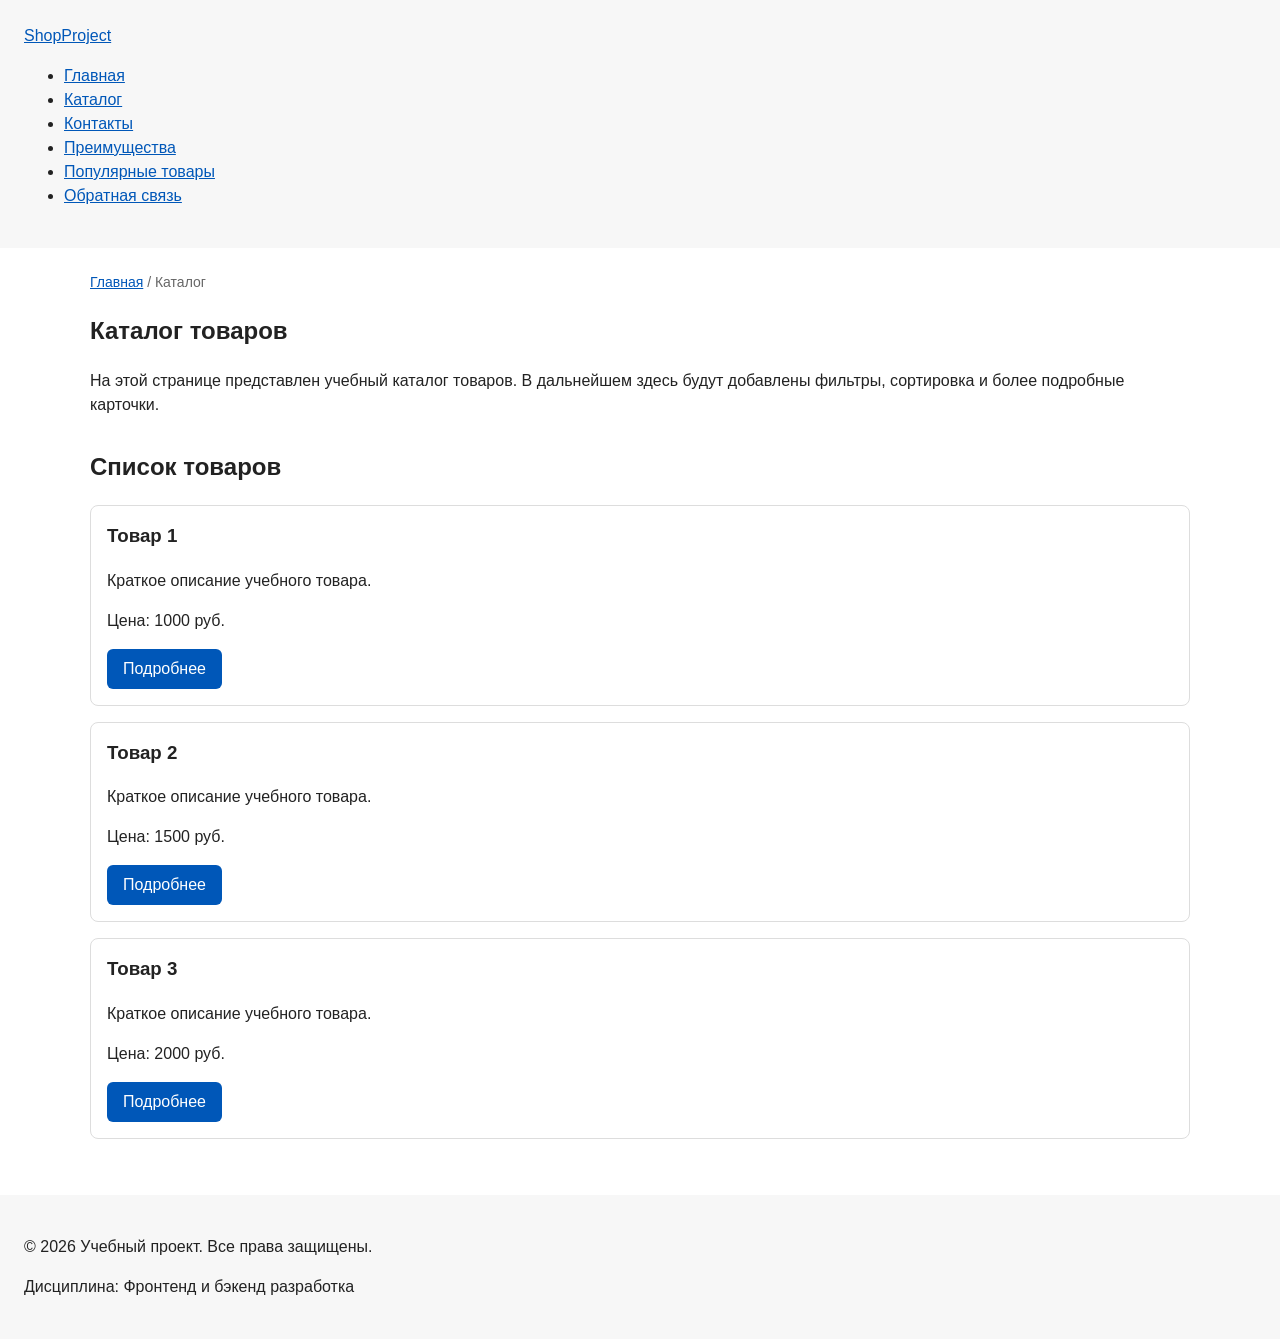
==== catalog.html @ 086d1d5c "feat: add multi-page structure navigation and anchors" ====
<!DOCTYPE html>
<html lang="ru">
<head>
  <meta charset="UTF-8">
  <meta name="viewport" content="width=device-width, initial-scale=1.0">
  <meta name="description" content="Каталог товаров учебного интернет-магазина.">
  <title>Каталог товаров — Учебный интернет-магазин</title>
  <link rel="stylesheet" href="css/style.css">
</head>
<body>
  <header>
    <div class="site-header">
      <a class="site-logo" href="index.html">ShopProject</a>

      <nav class="site-nav" aria-label="Основная навигация">
        <ul class="site-nav__list">
          <li><a href="index.html">Главная</a></li>
          <li><a href="catalog.html">Каталог</a></li>
          <li><a href="contacts.html">Контакты</a></li>
          <li><a href="index.html#advantages">Преимущества</a></li>
          <li><a href="index.html#popular">Популярные товары</a></li>
          <li><a href="index.html#contacts">Обратная связь</a></li>
        </ul>
      </nav>
    </div>
  </header>

  <main>
    <nav class="breadcrumbs" aria-label="Хлебные крошки">
      <a href="index.html">Главная</a>
      <span>Каталог</span>
    </nav>

    <section class="section">
      <h1>Каталог товаров</h1>
      <p>
        На этой странице представлен учебный каталог товаров.
        В дальнейшем здесь будут добавлены фильтры, сортировка и более
        подробные карточки.
      </p>
    </section>

    <section class="section">
      <h2>Список товаров</h2>

      <article class="product-card">
        <h3>Товар 1</h3>
        <p>Краткое описание учебного товара.</p>
        <p>Цена: 1000 руб.</p>
        <a class="button" href="index.html#popular">Подробнее</a>
      </article>

      <article class="product-card">
        <h3>Товар 2</h3>
        <p>Краткое описание учебного товара.</p>
        <p>Цена: 1500 руб.</p>
        <a class="button" href="index.html#popular">Подробнее</a>
      </article>

      <article class="product-card">
        <h3>Товар 3</h3>
        <p>Краткое описание учебного товара.</p>
        <p>Цена: 2000 руб.</p>
        <a class="button" href="index.html#popular">Подробнее</a>
      </article>
    </section>
  </main>

  <footer>
    <p>&copy; 2026 Учебный проект. Все права защищены.</p>
    <p>Дисциплина: Фронтенд и бэкенд разработка</p>
  </footer>
</body>
</html>
---- css/style.css ----
/* ===============================
   1. Переменные проекта
   =============================== */

:root {
  /* Основные цвета проекта */
  --color-bg: #ffffff;
  --color-text: #222222;
  --color-muted: #666666;
  --color-primary: #0057b8;
  --color-primary-dark: #003f86;
  --color-border: #dddddd;
  --color-surface: #f7f7f7;
  --color-surface-accent: #eef5ff;
  --color-danger: #b00020;
  --color-success: #168a2f;
  --color-success-bg: #eefaf0;
  --color-white: #ffffff;

  /* Отступы */
  --space-xs: 4px;
  --space-sm: 8px;
  --space-md: 16px;
  --space-lg: 24px;
  --space-xl: 32px;

  /* Скругления */
  --radius-sm: 6px;
  --radius-md: 8px;
  --radius-lg: 12px;

  /* Размеры */
  --container-width: 1100px;
}

/* ===============================
   2. Базовые стили
   =============================== */

* {
  box-sizing: border-box;
}

body {
  margin: 0;
  font-family: Arial, sans-serif;
  line-height: 1.5;
  color: var(--color-text);
  background-color: var(--color-bg);
}

header,
main,
footer {
  padding: var(--space-lg);
}

header {
  background-color: var(--color-surface);
}

footer {
  background-color: var(--color-surface);
}


/* ===============================
   3. Общие элементы интерфейса
   =============================== */

a {
  color: var(--color-primary);
}

a:hover {
  color: var(--color-primary-dark);
}

a:focus-visible {
  outline: 2px solid var(--color-primary);
  outline-offset: 3px;
}

.button {
  display: inline-block;
  padding: var(--space-sm) var(--space-md);
  color: var(--color-white);
  background-color: var(--color-primary);
  text-decoration: none;
  border: none;
  border-radius: var(--radius-sm);
  cursor: pointer;
}

.button:hover {
  background-color: var(--color-primary-dark);
}

.button:focus-visible {
  outline: 2px solid var(--color-primary);
  outline-offset: 3px;
}

.button:disabled {
  opacity: 0.6;
  cursor: not-allowed;
}

/* ===============================
   4. Компоненты страницы
   =============================== */

.hero {
  max-width: var(--container-width);
  margin: 0 auto var(--space-xl);
  padding: var(--space-xl) var(--space-lg);
  background-color: var(--color-surface-accent);
  border-radius: var(--radius-lg);
}

.section {
  max-width: var(--container-width);
  margin: 0 auto var(--space-xl);
}

.section h2 {
  margin-top: 0;
}

.product-card {
  margin-bottom: var(--space-md);
  padding: var(--space-md);
  border: 1px solid var(--color-border);
  border-radius: var(--radius-md);
  background-color: var(--color-bg);
}

.product-card:hover {
  border-color: var(--color-primary);
}

.product-card h3 {
  margin-top: 0;
}

.aside-info {
  max-width: var(--container-width);
  margin: 0 auto var(--space-xl);
  padding: var(--space-md);
  border-left: 4px solid var(--color-primary);
  background-color: var(--color-surface);
}


/* ===============================
   5. Форма и модальное окно
   =============================== */

.order-dialog {
  width: min(100% - 32px, 560px);
  padding: var(--space-lg);
  border: none;
  border-radius: var(--radius-lg);
}

.order-dialog::backdrop {
  background-color: rgba(0, 0, 0, 0.5);
}

.form-field {
  margin-bottom: var(--space-md);
}

.form-field label {
  display: block;
  margin-bottom: var(--space-xs);
}

.form-field input,
.form-field select,
.form-field textarea {
  width: 100%;
  padding: 10px 12px;
  border: 1px solid var(--color-border);
  border-radius: var(--radius-sm);
  font: inherit;
}

.form-field input[type="checkbox"] {
  width: auto;
}

.form-field small {
  display: block;
  margin-top: var(--space-xs);
  color: var(--color-muted);
}

.form-field input:hover,
.form-field select:hover,
.form-field textarea:hover {
  border-color: var(--color-primary);
}

.form-field input:focus-visible,
.form-field select:focus-visible,
.form-field textarea:focus-visible,
.form-actions button:focus-visible {
  outline: 2px solid var(--color-primary);
  outline-offset: 3px;
}

[aria-invalid="true"] {
  border-color: var(--color-danger);
}

.success-message {
  max-width: var(--container-width);
  margin: var(--space-lg) auto;
  padding: var(--space-md);
  border-left: 4px solid var(--color-success);
  background-color: var(--color-success-bg);
}

.breadcrumbs {
  max-width: var(--container-width);
  margin: 0 auto var(--space-md);
  font-size: 14px;
  color: var(--color-muted);
}

.breadcrumbs a {
  color: var(--color-primary);
}

.breadcrumbs span::before {
  content: " / ";
  color: var(--color-muted);
}

html {
  scroll-behavior: smooth;
}

:target {
  outline: 2px dashed var(--color-primary);
  outline-offset: 4px;
}
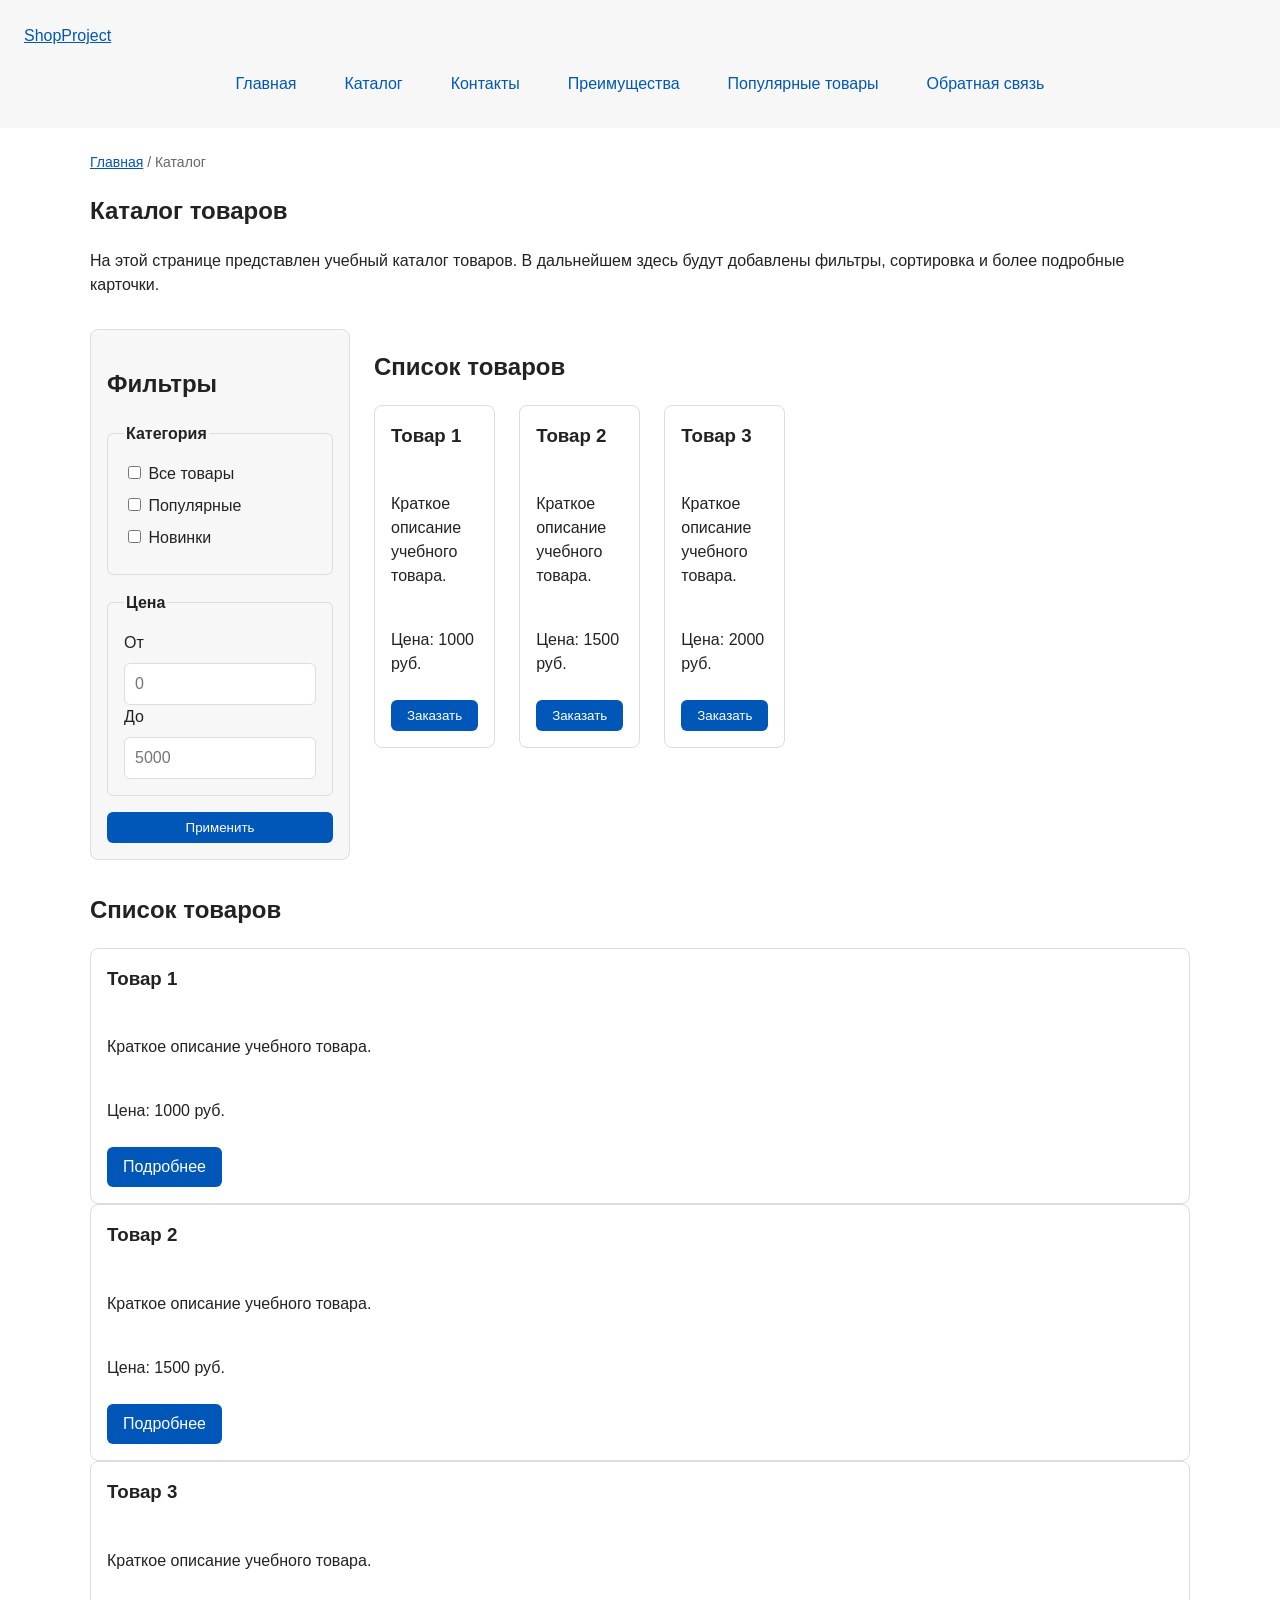
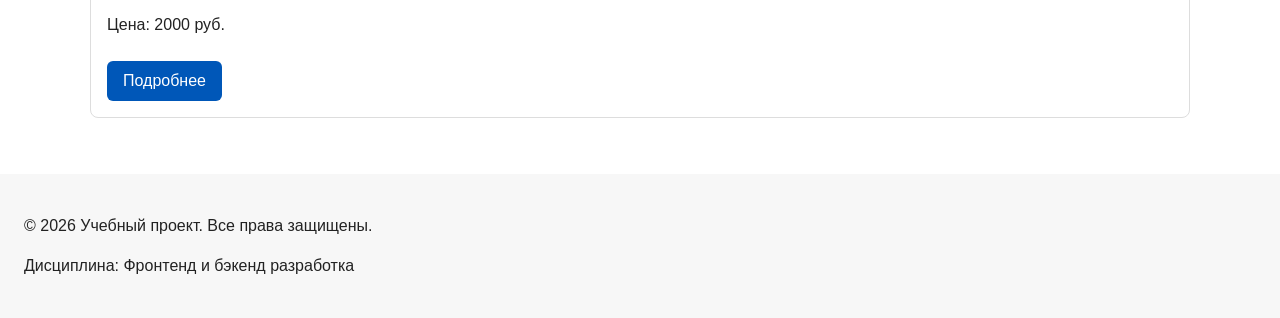
==== commit dfa80942: "feat: add flex navigation and grid catalog layout" ====
--- a/catalog.html
+++ b/catalog.html
@@ -39,6 +39,79 @@
         подробные карточки.
       </p>
     </section>
+    <section class="catalog-layout">
+        <aside class="catalog-filters">
+            <h2>Фильтры</h2>
+
+            <form class="filters-form" action="#" method="get">
+            <fieldset>
+                <legend>Категория</legend>
+
+                <label>
+                <input type="checkbox" name="category" value="all">
+                Все товары
+                </label>
+
+                <label>
+                <input type="checkbox" name="category" value="popular">
+                Популярные
+                </label>
+
+                <label>
+                <input type="checkbox" name="category" value="new">
+                Новинки
+                </label>
+            </fieldset>
+
+            <fieldset>
+                <legend>Цена</legend>
+
+                <label for="price-from">От</label>
+                <input id="price-from" name="price-from" type="number" min="0" placeholder="0">
+
+                <label for="price-to">До</label>
+                <input id="price-to" name="price-to" type="number" min="0" placeholder="5000">
+            </fieldset>
+
+            <button class="button" type="submit">Применить</button>
+            </form>
+        </aside>
+
+        <section class="catalog-products">
+            <h2>Список товаров</h2>
+
+            <div class="products-grid">
+            <div class="products-grid">
+    <article class="product-card">
+      <h3>Товар 1</h3>
+      <p>Краткое описание учебного товара.</p>
+      <p>Цена: 1000 руб.</p>
+      <button class="button product-card__button" type="button" data-product="Товар 1">
+        Заказать
+      </button>
+    </article>
+
+    <article class="product-card">
+      <h3>Товар 2</h3>
+      <p>Краткое описание учебного товара.</p>
+      <p>Цена: 1500 руб.</p>
+      <button class="button product-card__button" type="button" data-product="Товар 2">
+        Заказать
+      </button>
+    </article>
+
+    <article class="product-card">
+      <h3>Товар 3</h3>
+      <p>Краткое описание учебного товара.</p>
+      <p>Цена: 2000 руб.</p>
+      <button class="button product-card__button" type="button" data-product="Товар 3">
+        Заказать
+      </button>
+    </article>
+  </div>
+            </div>
+        </section>
+        </section>
 
     <section class="section">
       <h2>Список товаров</h2>
--- a/css/style.css
+++ b/css/style.css
@@ -68,6 +68,35 @@
    3. Общие элементы интерфейса
    =============================== */
 
+.site-nav__list {
+  display: flex;
+  flex-wrap: wrap;
+  justify-content: center;
+  align-items: center;
+  gap: var(--space-md);
+  padding: 0;
+  margin: var(--space-md) 0 0;
+  list-style: none;
+}
+.site-nav__list a {
+  display: inline-block;
+  padding: var(--space-sm) var(--space-md);
+  color: var(--color-primary);
+  text-decoration: none;
+  border-radius: var(--radius-sm);
+}
+
+.site-nav__list a:hover {
+  color: var(--color-white);
+  background-color: var(--color-primary);
+}
+
+.products-grid {
+  display: grid;
+  grid-template-columns: repeat(3, 1fr);
+  gap: var(--space-lg);
+}
+
 a {
   color: var(--color-primary);
 }
@@ -128,12 +157,21 @@
 }
 
 .product-card {
-  margin-bottom: var(--space-md);
+  display: flex;
+  flex-direction: column;
+  gap: var(--space-sm);
+  margin-bottom: 0;
   padding: var(--space-md);
   border: 1px solid var(--color-border);
   border-radius: var(--radius-md);
   background-color: var(--color-bg);
 }
+
+.product-card .button {
+  margin-top: auto;
+  align-self: flex-start;
+}
+
 
 .product-card:hover {
   border-color: var(--color-primary);
@@ -246,3 +284,52 @@
   outline: 2px dashed var(--color-primary);
   outline-offset: 4px;
 }
+
+.catalog-layout {
+  max-width: var(--container-width);
+  margin: 0 auto var(--space-xl);
+  display: grid;
+  grid-template-columns: 260px 1fr;
+  grid-template-areas: "filters products";
+  gap: var(--space-lg);
+}
+
+.catalog-filters {
+  grid-area: filters;
+  padding: var(--space-md);
+  border: 1px solid var(--color-border);
+  border-radius: var(--radius-md);
+  background-color: var(--color-surface);
+}
+
+.catalog-products {
+  grid-area: products;
+}
+.filters-form {
+  display: grid;
+  gap: var(--space-md);
+}
+
+.filters-form fieldset {
+  margin: 0;
+  padding: var(--space-md);
+  border: 1px solid var(--color-border);
+  border-radius: var(--radius-sm);
+}
+
+.filters-form legend {
+  font-weight: 700;
+}
+
+.filters-form label {
+  display: block;
+  margin-bottom: var(--space-sm);
+}
+
+.filters-form input[type="number"] {
+  width: 100%;
+  padding: 8px 10px;
+  border: 1px solid var(--color-border);
+  border-radius: var(--radius-sm);
+  font: inherit;
+}
